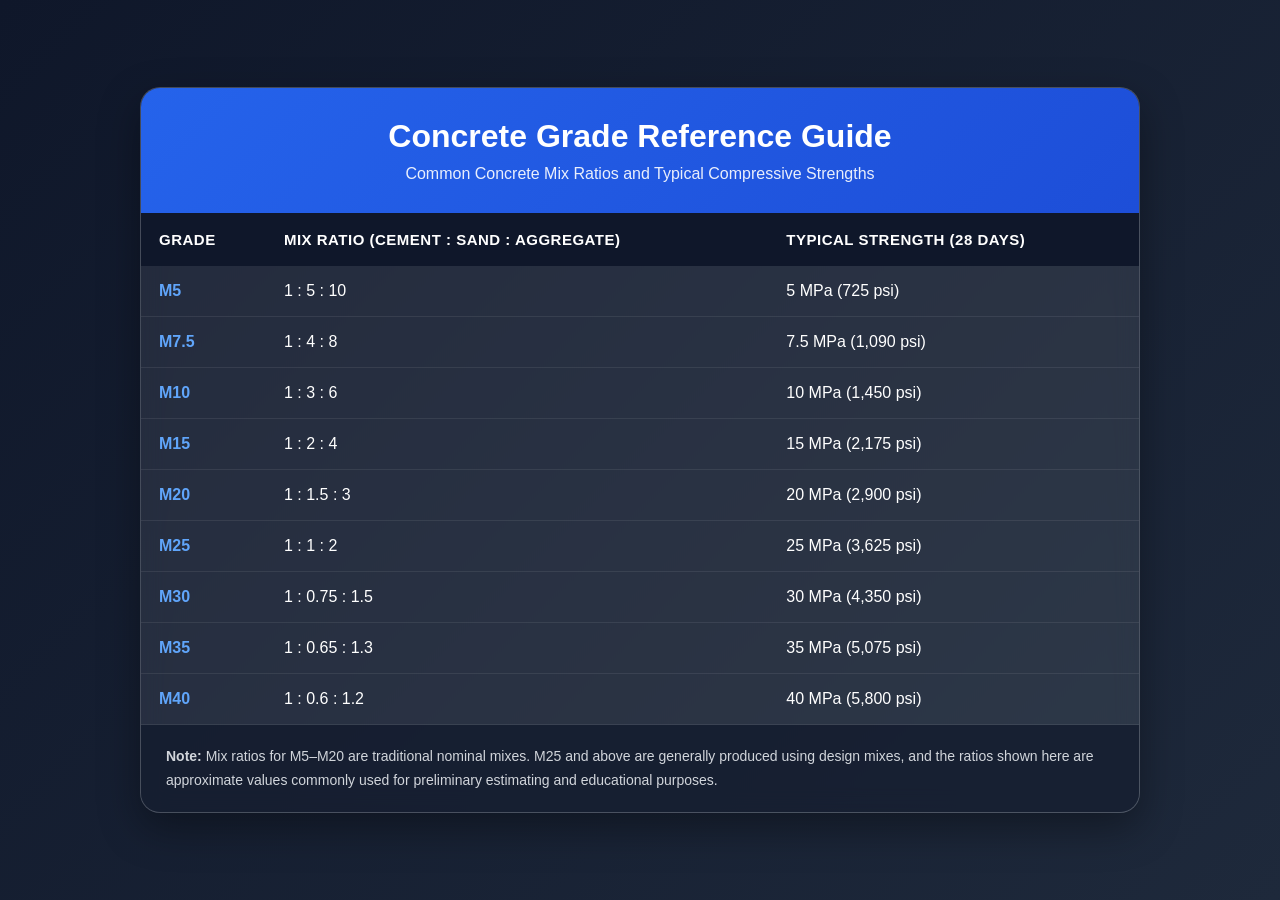
==== ConcreteMark.html @ 62611204 "more data added" ====
<!DOCTYPE html>
<html lang="en">
<head>
<meta charset="UTF-8">
<meta name="viewport" content="width=device-width, initial-scale=1.0">
<title>Concrete Grades Reference</title>

<style>
    *{
        margin:0;
        padding:0;
        box-sizing:border-box;
        font-family: "Segoe UI", Tahoma, Geneva, Verdana, sans-serif;
    }

    body{
        background: linear-gradient(135deg,#0f172a,#1e293b);
        min-height:100vh;
        display:flex;
        justify-content:center;
        align-items:center;
        padding:30px;
        color:#fff;
    }

    .container{
        width:100%;
        max-width:1000px;
        background:rgba(255,255,255,0.08);
        backdrop-filter:blur(12px);
        border:1px solid rgba(255,255,255,0.15);
        border-radius:20px;
        overflow:hidden;
        box-shadow:0 15px 40px rgba(0,0,0,0.35);
    }

    .header{
        text-align:center;
        padding:30px;
        background:linear-gradient(135deg,#2563eb,#1d4ed8);
    }

    .header h1{
        font-size:2rem;
        margin-bottom:10px;
    }

    .header p{
        opacity:0.9;
    }

    table{
        width:100%;
        border-collapse:collapse;
    }

    thead{
        background:#0f172a;
    }

    thead th{
        padding:18px;
        text-align:left;
        font-size:15px;
        letter-spacing:.5px;
        text-transform:uppercase;
    }

    tbody tr{
        transition:0.3s;
        border-bottom:1px solid rgba(255,255,255,0.08);
    }

    tbody tr:hover{
        background:rgba(37,99,235,0.18);
    }

    tbody td{
        padding:16px 18px;
    }

    .grade{
        font-weight:700;
        color:#60a5fa;
    }

    .note{
        padding:20px 25px;
        background:rgba(15,23,42,0.7);
        font-size:14px;
        line-height:1.7;
        color:#d1d5db;
    }

    @media(max-width:768px){
        table{
            font-size:14px;
        }

        .header h1{
            font-size:1.6rem;
        }
    }
</style>
</head>

<body>

<div class="container">

    <div class="header">
        <h1>Concrete Grade Reference Guide</h1>
        <p>Common Concrete Mix Ratios and Typical Compressive Strengths</p>
    </div>

    <table>
        <thead>
            <tr>
                <th>Grade</th>
                <th>Mix Ratio (Cement : Sand : Aggregate)</th>
                <th>Typical Strength (28 Days)</th>
            </tr>
        </thead>

        <tbody>
            <tr>
                <td class="grade">M5</td>
                <td>1 : 5 : 10</td>
                <td>5 MPa (725 psi)</td>
            </tr>

            <tr>
                <td class="grade">M7.5</td>
                <td>1 : 4 : 8</td>
                <td>7.5 MPa (1,090 psi)</td>
            </tr>

            <tr>
                <td class="grade">M10</td>
                <td>1 : 3 : 6</td>
                <td>10 MPa (1,450 psi)</td>
            </tr>

            <tr>
                <td class="grade">M15</td>
                <td>1 : 2 : 4</td>
                <td>15 MPa (2,175 psi)</td>
            </tr>

            <tr>
                <td class="grade">M20</td>
                <td>1 : 1.5 : 3</td>
                <td>20 MPa (2,900 psi)</td>
            </tr>

            <tr>
                <td class="grade">M25</td>
                <td>1 : 1 : 2</td>
                <td>25 MPa (3,625 psi)</td>
            </tr>

            <tr>
                <td class="grade">M30</td>
                <td>1 : 0.75 : 1.5</td>
                <td>30 MPa (4,350 psi)</td>
            </tr>

            <tr>
                <td class="grade">M35</td>
                <td>1 : 0.65 : 1.3</td>
                <td>35 MPa (5,075 psi)</td>
            </tr>

            <tr>
                <td class="grade">M40</td>
                <td>1 : 0.6 : 1.2</td>
                <td>40 MPa (5,800 psi)</td>
            </tr>
        </tbody>
    </table>

    <div class="note">
        <strong>Note:</strong> Mix ratios for M5–M20 are traditional nominal mixes.
        M25 and above are generally produced using design mixes, and the ratios shown
        here are approximate values commonly used for preliminary estimating and educational purposes.
    </div>

</div>

</body>
</html>
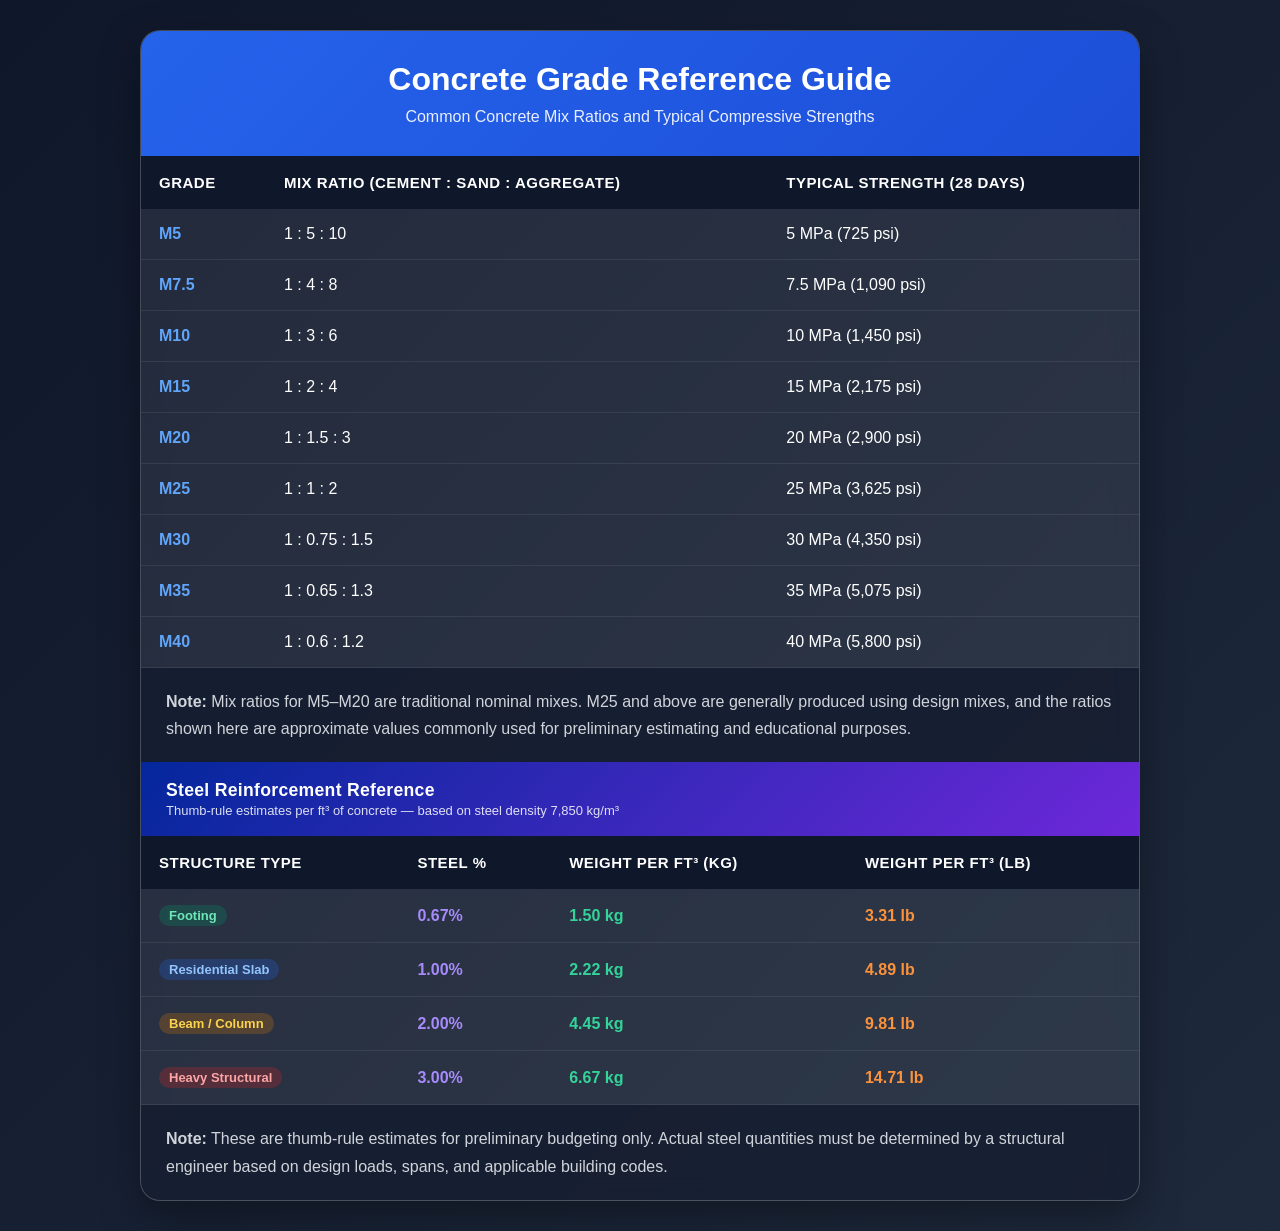
==== commit 5863252e: "updated" ====
--- a/ConcreteMark.html
+++ b/ConcreteMark.html
@@ -92,6 +92,43 @@
         color:#d1d5db;
     }
 
+    .section-header{
+        padding:18px 25px;
+        background:linear-gradient(135deg,#04279c,#6d28d9);
+        display:flex;
+        align-items:center;
+        gap:10px;
+    }
+
+    .section-header h2{
+        font-size:1.1rem;
+        font-weight:600;
+        letter-spacing:.3px;
+    }
+
+    .section-header p{
+        font-size:13px;
+        opacity:0.85;
+        margin-top:2px;
+    }
+
+    .steel-badge{
+        display:inline-block;
+        padding:3px 10px;
+        border-radius:20px;
+        font-size:13px;
+        font-weight:600;
+    }
+
+    .badge-slab    { background:rgba(37,99,235,0.25);  color:#93c5fd; }
+    .badge-footing { background:rgba(5,150,105,0.25);  color:#6ee7b7; }
+    .badge-beam    { background:rgba(217,119,6,0.25);  color:#fcd34d; }
+    .badge-heavy   { background:rgba(220,38,38,0.25);  color:#fca5a5; }
+
+    .pct{ color:#a78bfa; font-weight:700; }
+    .kg-val{ color:#34d399; font-weight:600; }
+    .lb-val{ color:#fb923c; font-weight:600; }
+
     @media(max-width:768px){
         table{
             font-size:14px;
@@ -179,12 +216,61 @@
         </tbody>
     </table>
 
-    <div class="note">
+    <div class="note" style="font-size: 16px;">
         <strong>Note:</strong> Mix ratios for M5–M20 are traditional nominal mixes.
         M25 and above are generally produced using design mixes, and the ratios shown
         here are approximate values commonly used for preliminary estimating and educational purposes.
     </div>
 
+    <div class="section-header">
+        <div>
+            <h2>Steel Reinforcement Reference</h2>
+            <p>Thumb-rule estimates per ft³ of concrete &mdash; based on steel density 7,850 kg/m³</p>
+        </div>
+    </div>
+
+    <table>
+        <thead>
+            <tr>
+                <th>Structure Type</th>
+                <th>Steel %</th>
+                <th>Weight per ft³ (kg)</th>
+                <th>Weight per ft³ (lb)</th>
+            </tr>
+        </thead>
+        <tbody>
+            <tr>
+                <td><span class="steel-badge badge-footing">Footing</span></td>
+                <td class="pct">0.67%</td>
+                <td class="kg-val">1.50 kg</td>
+                <td class="lb-val">3.31 lb</td>
+            </tr>
+            <tr>
+                <td><span class="steel-badge badge-slab">Residential Slab</span></td>
+                <td class="pct">1.00%</td>
+                <td class="kg-val">2.22 kg</td>
+                <td class="lb-val">4.89 lb</td>
+            </tr>
+            <tr>
+                <td><span class="steel-badge badge-beam">Beam / Column</span></td>
+                <td class="pct">2.00%</td>
+                <td class="kg-val">4.45 kg</td>
+                <td class="lb-val">9.81 lb</td>
+            </tr>
+            <tr>
+                <td><span class="steel-badge badge-heavy">Heavy Structural</span></td>
+                <td class="pct">3.00%</td>
+                <td class="kg-val">6.67 kg</td>
+                <td class="lb-val">14.71 lb</td>
+            </tr>
+        </tbody>
+    </table>
+
+    <div class="note" style="font-size: 16px;">
+        <strong>Note:</strong> These are thumb-rule estimates for preliminary budgeting only.
+        Actual steel quantities must be determined by a structural engineer based on design loads, spans, and applicable building codes.
+    </div>
+
 </div>
 
 </body>
